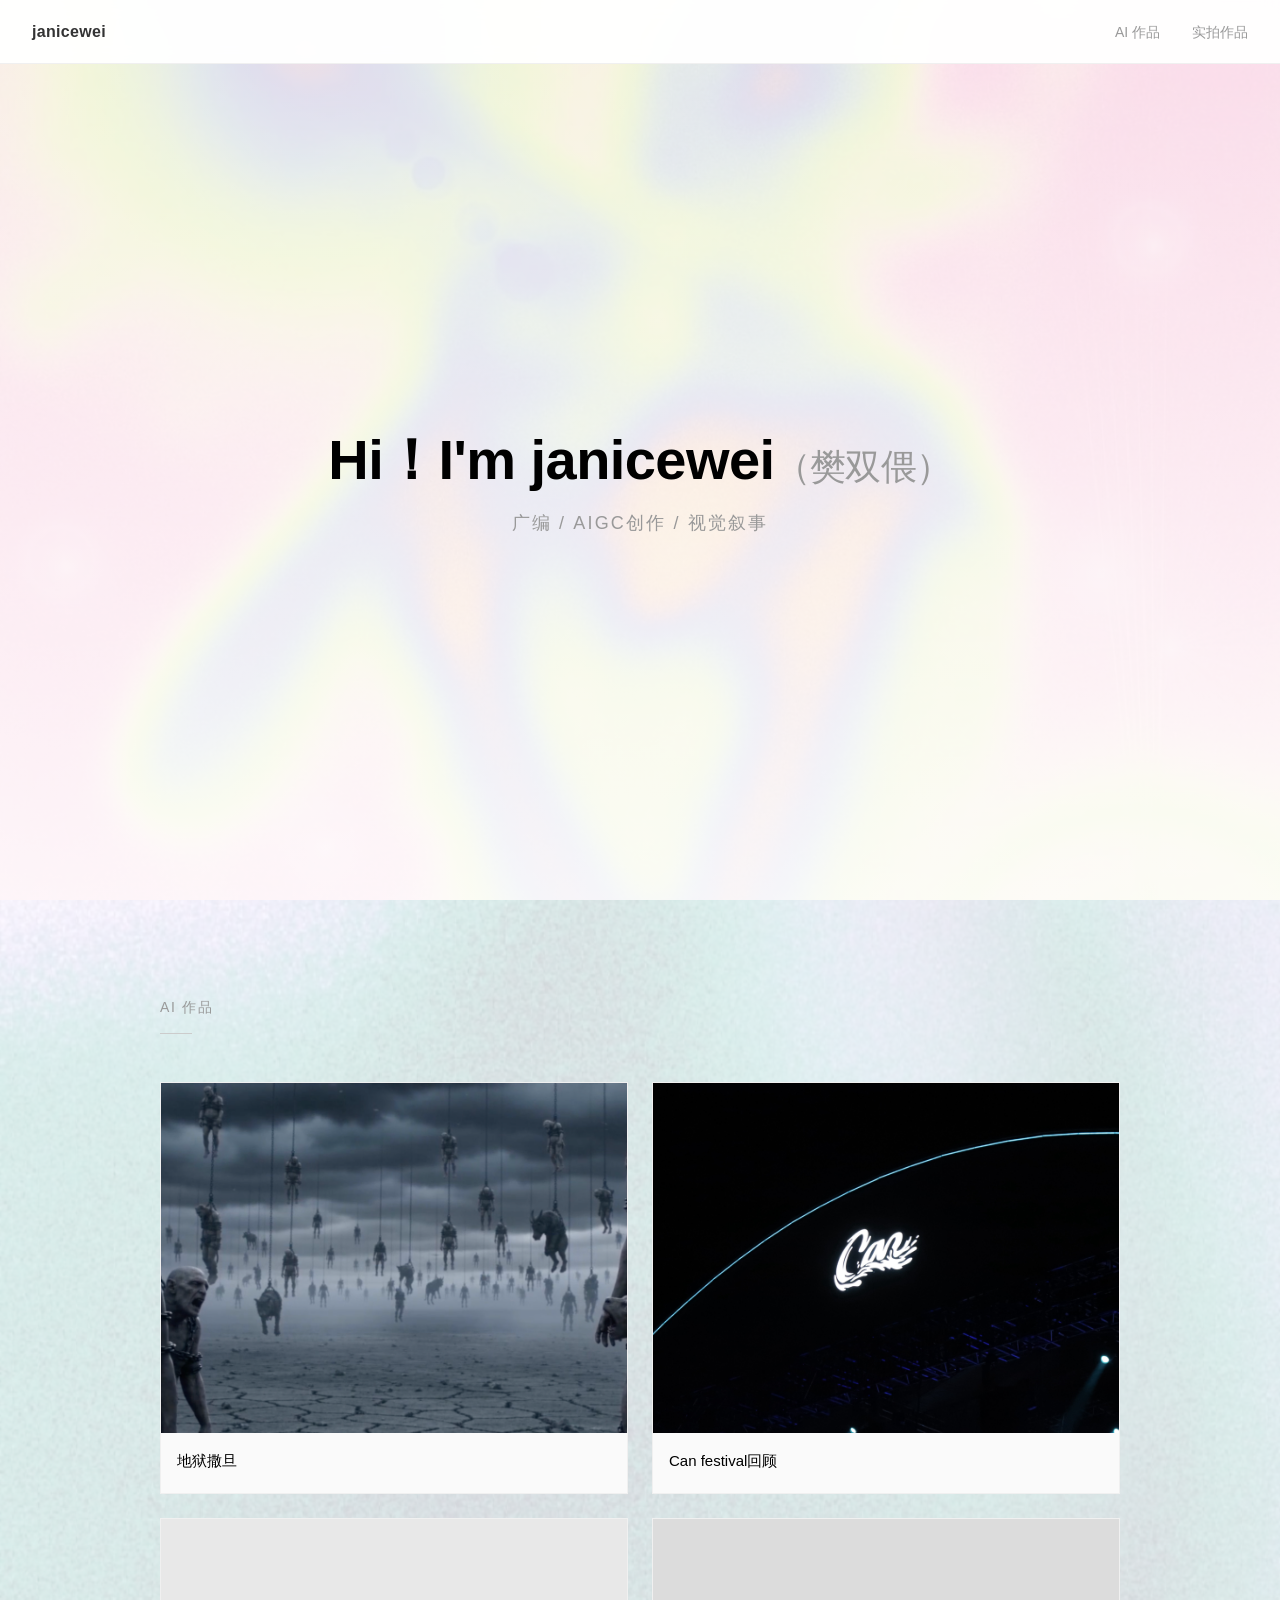
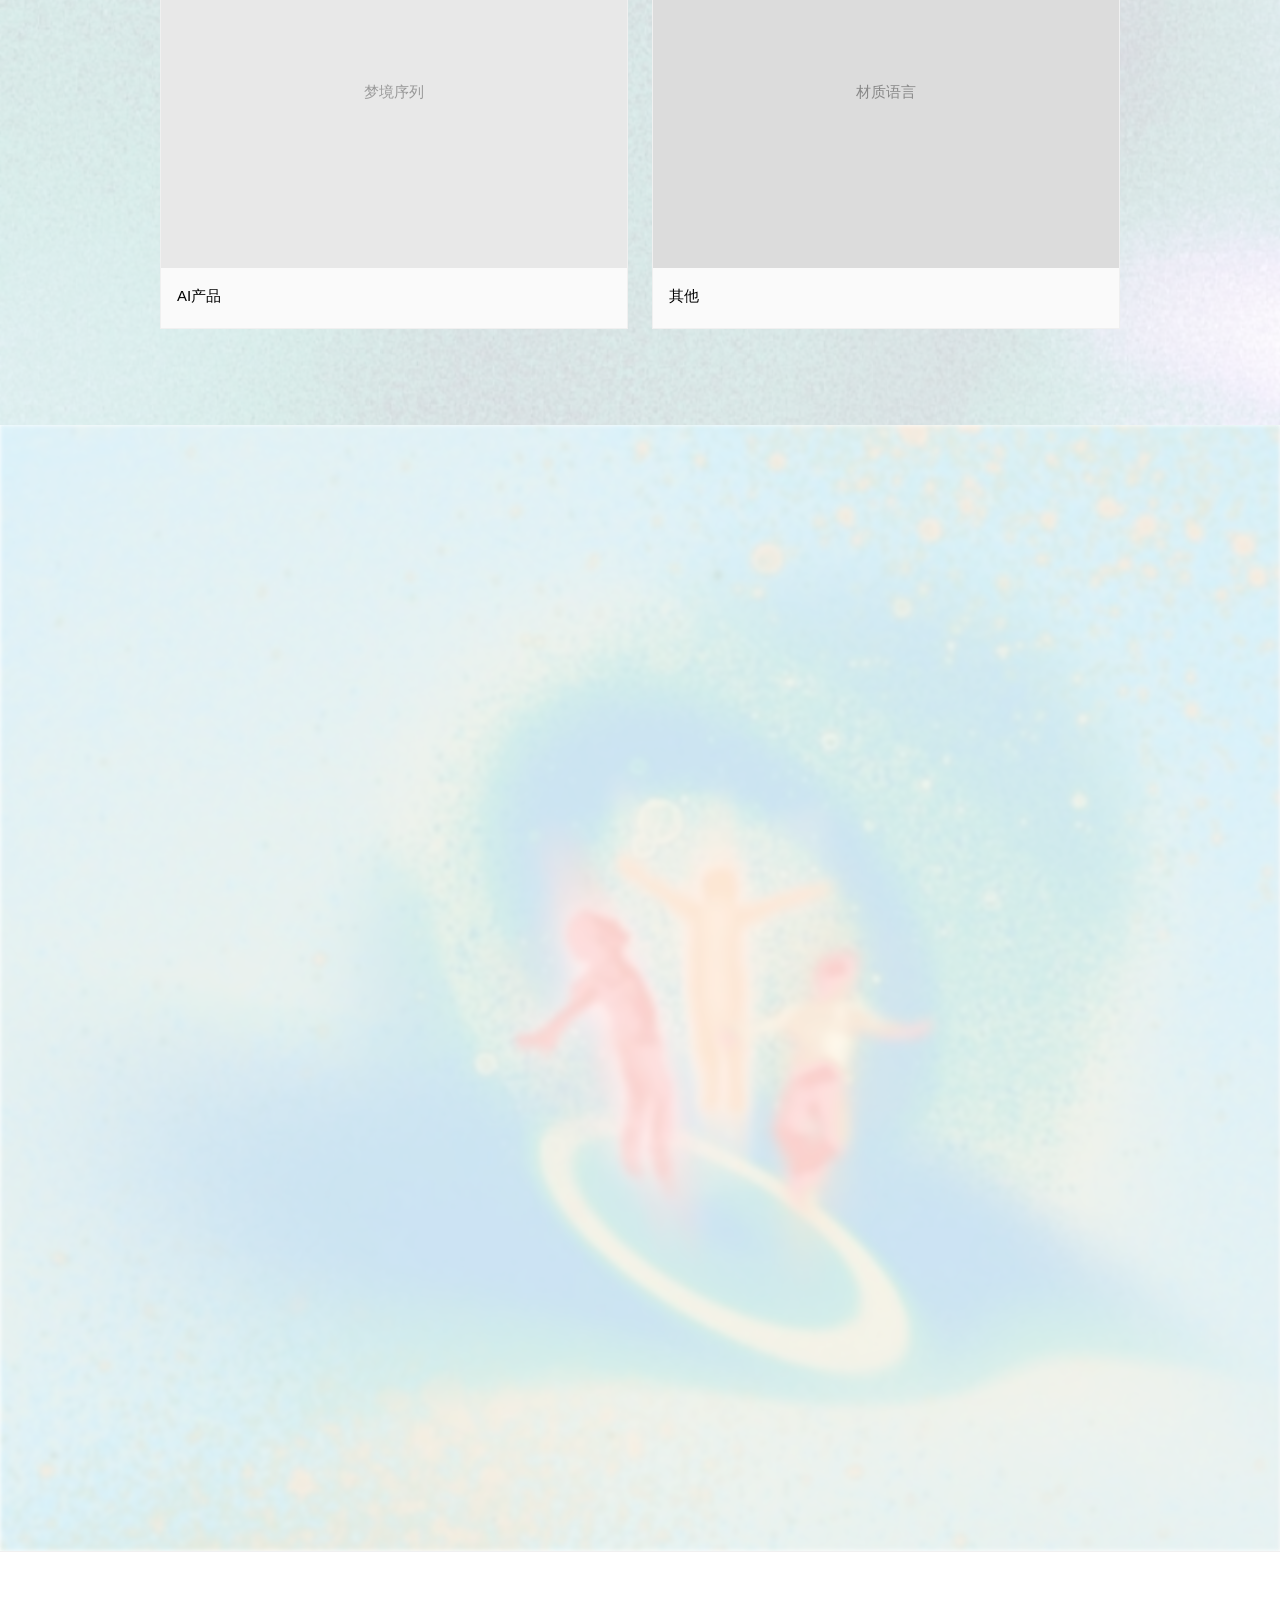
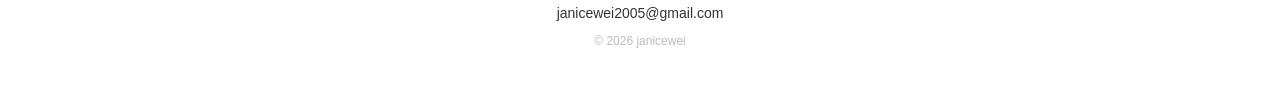
==== index.html @ e033c2d3 "portfolio: 作品集网站 AI作品+实拍作品展示，画廊模态框支持图片视频切换  Co-Authored-By: Claude Opus 4.7 <noreply@anthropic.com>" ====
<!DOCTYPE html>
<html lang="zh-CN">
<head>
  <meta charset="UTF-8">
  <meta name="viewport" content="width=device-width, initial-scale=1.0">
  <title>janicewei | 作品集</title>
  <link rel="stylesheet" href="css/style.css">
</head>
<body>

  <!-- 导航 -->
  <nav id="nav">
    <a href="#hero" class="nav-logo">janicewei</a>
    <button class="nav-toggle" aria-label="菜单">
      <span></span><span></span><span></span>
    </button>
    <ul class="nav-links">
      <li><a href="#ai-works">AI 作品</a></li>
      <li><a href="#film-works">实拍作品</a></li>
    </ul>
  </nav>

  <!-- Hero -->
  <section id="hero">
    <div class="hero-inner">
      <h1>Hi！I'm janicewei<span class="hero-cn">（樊双偎）</span></h1>
      <p class="hero-sub">广编 / AIGC创作 / 视觉叙事</p>
    </div>
  </section>

  <!-- AI 作品 -->
  <section id="ai-works" class="section">
    <div class="container">
      <h2 class="section-title reveal">AI 作品</h2>
      <div class="grid">

        <div class="card reveal reveal-delay-1" data-title="地狱撒旦" data-media='[{"type":"image","src":"assets/ai/diyuSanta.jpg"},{"type":"video","src":"assets/ai/撒旦1.mp4"},{"type":"video","src":"assets/ai/撒旦2.mp4"}]'>
          <img src="assets/ai/diyuSanta.jpg" alt="地狱撒旦" loading="lazy">
          <div class="card-info">
            <h3>地狱撒旦</h3>
          </div>
        </div>

        <div class="card reveal reveal-delay-2" data-title="Can festival回顾" data-media='[{"type":"image","src":"assets/ai/Can.jpg"},{"type":"video","src":"assets/ai/can压缩版.mp4"}]'>
          <img src="assets/ai/Can.jpg" alt="Can festival回顾" loading="lazy">
          <div class="card-info">
            <h3>Can festival回顾</h3>
          </div>
        </div>

        <div class="card reveal reveal-delay-1" data-title="AI产品" data-media='[{"type":"image","src":"assets/placeholder/ai-3.svg"}]'>
          <img src="assets/placeholder/ai-3.svg" alt="AI产品" loading="lazy">
          <div class="card-info">
            <h3>AI产品</h3>
          </div>
        </div>

        <div class="card reveal reveal-delay-2" data-title="其他" data-media='[{"type":"image","src":"assets/placeholder/ai-4.svg"}]'>
          <img src="assets/placeholder/ai-4.svg" alt="其他" loading="lazy">
          <div class="card-info">
            <h3>其他</h3>
          </div>
        </div>

      </div>
    </div>
  </section>

  <!-- 实拍作品 -->
  <section id="film-works" class="section">
    <div class="container">
      <h2 class="section-title reveal">实拍作品</h2>
      <div class="grid">

        <div class="card reveal reveal-delay-1" data-title="足迹" data-media='[{"type":"image","src":"assets/placeholder/film-1.svg"}]'>
          <img src="assets/placeholder/film-1.svg" alt="足迹" loading="lazy">
          <div class="card-info">
            <h3>足迹</h3>
          </div>
        </div>

        <div class="card reveal reveal-delay-2" data-title="致富柿子村" data-media='[{"type":"image","src":"assets/film/shizi.jpg"}]'>
          <img src="assets/film/shizi.jpg" alt="致富柿子村" loading="lazy">
          <div class="card-info">
            <h3>致富柿子村</h3>
          </div>
        </div>

        <div class="card reveal reveal-delay-1" data-title="咖啡宣传片" data-media='[{"type":"image","src":"assets/placeholder/film-3.svg"}]'>
          <img src="assets/placeholder/film-3.svg" alt="咖啡宣传片" loading="lazy">
          <div class="card-info">
            <h3>咖啡宣传片</h3>
          </div>
        </div>

        <div class="card reveal reveal-delay-2" data-title="其他作品" data-media='[{"type":"image","src":"assets/placeholder/film-4.svg"}]'>
          <img src="assets/placeholder/film-4.svg" alt="其他作品" loading="lazy">
          <div class="card-info">
            <h3>其他作品</h3>
          </div>
        </div>

      </div>
    </div>
  </section>

  <!-- Footer -->
  <footer>
    <a href="mailto:janicewei2005@gmail.com" class="footer-email">janicewei2005@gmail.com</a>
    <p class="footer-copy">&copy; 2026 janicewei</p>
  </footer>

  <!-- 模态框 -->
  <div id="modal" class="modal" role="dialog" aria-hidden="true">
    <button class="modal-close" aria-label="关闭">&times;</button>
    <div class="modal-viewer">
      <img class="modal-img" src="" alt="">
      <video class="modal-video" src="" controls playsinline></video>
    </div>
    <button class="modal-prev" aria-label="上一个">&lsaquo;</button>
    <button class="modal-next" aria-label="下一个">&rsaquo;</button>
    <div class="modal-info">
      <h3 class="modal-title"></h3>
      <p class="modal-desc"></p>
      <span class="modal-counter"></span>
    </div>
  </div>

  <script src="js/main.js"></script>
</body>
</html>
---- css/style.css ----
/* ===== Reset ===== */
*, *::before, *::after {
  margin: 0;
  padding: 0;
  box-sizing: border-box;
}

/* ===== Base ===== */
html {
  scroll-behavior: smooth;
  scroll-padding-top: 64px;
}

body {
  font-family: "Inter", -apple-system, "PingFang SC", "Noto Sans SC", "Helvetica Neue", sans-serif;
  color: #333;
  background: #fff;
  line-height: 1.6;
  -webkit-font-smoothing: antialiased;
  overflow-x: hidden;
}

img {
  display: block;
  width: 100%;
  height: auto;
}

a {
  color: inherit;
  text-decoration: none;
}

/* ===== Nav ===== */
#nav {
  position: fixed;
  top: 0;
  left: 0;
  right: 0;
  z-index: 100;
  display: flex;
  align-items: center;
  justify-content: space-between;
  padding: 0 32px;
  height: 64px;
  background: rgba(255, 255, 255, 0.95);
  backdrop-filter: blur(8px);
  border-bottom: 1px solid #f0f0f0;
  transition: box-shadow 0.3s;
}

#nav.scrolled {
  box-shadow: 0 1px 8px rgba(0, 0, 0, 0.06);
}

.nav-logo {
  font-size: 16px;
  font-weight: 600;
  letter-spacing: 0.02em;
}

.nav-links {
  display: flex;
  list-style: none;
  gap: 32px;
}

.nav-links a {
  font-size: 14px;
  color: #999;
  transition: color 0.2s;
}

.nav-links a:hover,
.nav-links a.active {
  color: #000;
}

.nav-toggle {
  display: none;
  background: none;
  border: none;
  cursor: pointer;
  padding: 8px;
  flex-direction: column;
  gap: 5px;
}

.nav-toggle span {
  display: block;
  width: 20px;
  height: 1.5px;
  background: #333;
  transition: transform 0.3s, opacity 0.3s;
}

.nav-toggle.open span:nth-child(1) {
  transform: translateY(6.5px) rotate(45deg);
}

.nav-toggle.open span:nth-child(2) {
  opacity: 0;
}

.nav-toggle.open span:nth-child(3) {
  transform: translateY(-6.5px) rotate(-45deg);
}

/* ===== Hero ===== */
#hero {
  display: flex;
  align-items: center;
  justify-content: center;
  min-height: 100vh;
  padding: 64px 32px 0;
  position: relative;
  overflow: hidden;
}

#hero::before {
  content: '';
  position: absolute;
  inset: 0;
  background: url('../assets/art/IMG_6810.jpg') center/cover no-repeat;
  opacity: 0.25;
  filter: blur(0px);
  z-index: 0;
}

#hero::after {
  content: '';
  position: absolute;
  inset: 0;
  background: linear-gradient(to bottom, rgba(255,255,255,0.15) 0%, rgba(255,255,255,0.75) 100%);
  z-index: 1;
}

.hero-inner {
  text-align: center;
  position: relative;
  z-index: 2;
}

.hero-inner h1 {
  font-size: clamp(32px, 6vw, 56px);
  font-weight: 600;
  letter-spacing: -0.01em;
  line-height: 1.2;
  color: #000;
  opacity: 0;
  transform: translateY(24px);
  animation: fadeUp 0.8s ease forwards;
}

.hero-cn {
  font-weight: 400;
  color: #999;
  font-size: 0.65em;
}

.hero-sub {
  margin-top: 16px;
  font-size: clamp(14px, 2vw, 18px);
  color: #999;
  font-weight: 400;
  letter-spacing: 0.12em;
  opacity: 0;
  transform: translateY(16px);
  animation: fadeUp 0.8s 0.2s ease forwards;
}

/* ===== Scroll Reveal ===== */
.reveal {
  opacity: 0;
  transform: translateY(32px);
  transition: opacity 0.7s ease, transform 0.7s ease;
}

.reveal.visible {
  opacity: 1;
  transform: translateY(0);
}

.reveal-delay-1 { transition-delay: 0.1s; }
.reveal-delay-2 { transition-delay: 0.2s; }
.reveal-delay-3 { transition-delay: 0.3s; }

/* ===== Keyframes ===== */
@keyframes fadeUp {
  to {
    opacity: 1;
    transform: translateY(0);
  }
}

/* ===== Section ===== */
.section {
  padding: 96px 32px;
  position: relative;
  overflow: hidden;
}

#ai-works::before {
  content: '';
  position: absolute;
  inset: 0;
  background: url('../assets/art/IMG_6813.jpg') center/cover no-repeat;
  opacity: 0.20;
  pointer-events: none;
}

#film-works::before {
  content: '';
  position: absolute;
  inset: 0;
  background: url('../assets/art/IMG_6811.jpg') center/cover no-repeat;
  opacity: 0.20;
  filter: blur(2px);
  pointer-events: none;
}

.container {
  max-width: 960px;
  margin: 0 auto;
  position: relative;
  z-index: 1;
}

.section-title {
  font-size: 14px;
  font-weight: 500;
  letter-spacing: 0.12em;
  text-transform: uppercase;
  color: #999;
  margin-bottom: 48px;
  position: relative;
  padding-bottom: 16px;
}

.section-title::after {
  content: '';
  position: absolute;
  bottom: 0;
  left: 0;
  width: 32px;
  height: 1px;
  background: #ccc;
}

/* ===== Grid ===== */
.grid {
  display: grid;
  grid-template-columns: repeat(2, 1fr);
  gap: 24px;
}

/* ===== Card ===== */
.card {
  cursor: pointer;
  overflow: hidden;
  background: #fafafa;
  border: 1px solid #f0f0f0;
  transition: transform 0.25s ease, box-shadow 0.25s ease;
}

.card:hover {
  transform: translateY(-4px);
  box-shadow: 0 8px 24px rgba(0, 0, 0, 0.08);
}

.card img {
  aspect-ratio: 4 / 3;
  object-fit: cover;
  transition: transform 0.4s ease;
}

.card:hover img {
  transform: scale(1.02);
}

.card-info {
  padding: 16px;
}

.card-info h3 {
  font-size: 15px;
  font-weight: 500;
  color: #000;
  margin-bottom: 4px;
}

.card-info p {
  font-size: 13px;
  color: #999;
}

/* ===== Footer ===== */
footer {
  padding: 48px 32px;
  text-align: center;
  border-top: 1px solid #f0f0f0;
}

.footer-email {
  display: inline-block;
  font-size: 14px;
  color: #333;
  margin-bottom: 8px;
  transition: color 0.2s;
}

.footer-email:hover {
  color: #000;
}

.footer-copy {
  font-size: 12px;
  color: #bbb;
}

/* ===== Modal ===== */
.modal {
  position: fixed;
  inset: 0;
  z-index: 200;
  display: flex;
  align-items: center;
  justify-content: center;
  background: rgba(0, 0, 0, 0.92);
  opacity: 0;
  visibility: hidden;
  transition: opacity 0.3s, visibility 0.3s;
}

.modal.open {
  opacity: 1;
  visibility: visible;
}

.modal-close {
  position: absolute;
  top: 24px;
  right: 32px;
  background: none;
  border: none;
  color: #fff;
  font-size: 32px;
  cursor: pointer;
  opacity: 0.6;
  transition: opacity 0.2s;
  z-index: 1;
}

.modal-close:hover {
  opacity: 1;
}

.modal-viewer {
  display: flex;
  align-items: center;
  justify-content: center;
}

.modal-img {
  max-width: 85vw;
  max-height: 80vh;
  object-fit: contain;
  border-radius: 2px;
}

.modal-video {
  max-width: 85vw;
  max-height: 80vh;
  width: auto;
  height: auto;
  object-fit: contain;
  display: none;
  border-radius: 2px;
}

.modal-prev,
.modal-next {
  position: absolute;
  top: 50%;
  transform: translateY(-50%);
  background: none;
  border: none;
  color: #fff;
  font-size: 40px;
  cursor: pointer;
  opacity: 0.4;
  transition: opacity 0.2s;
  padding: 16px 12px;
  z-index: 1;
}

.modal-prev:hover,
.modal-next:hover {
  opacity: 1;
}

.modal-prev { left: 16px; }
.modal-next { right: 16px; }
.modal-prev:disabled,
.modal-next:disabled {
  opacity: 0.15;
  cursor: default;
}

.modal-info {
  position: absolute;
  bottom: 40px;
  left: 50%;
  transform: translateX(-50%);
  text-align: center;
  color: #fff;
}

.modal-title {
  font-size: 18px;
  font-weight: 500;
  margin-bottom: 4px;
}

.modal-desc {
  font-size: 14px;
  color: rgba(255, 255, 255, 0.6);
}

.modal-counter {
  font-size: 13px;
  color: rgba(255, 255, 255, 0.4);
  margin-left: 8px;
}

/* ===== Responsive ===== */
@media (max-width: 768px) {
  #nav {
    padding: 0 20px;
  }

  .nav-toggle {
    display: flex;
  }

  .nav-links {
    position: fixed;
    top: 64px;
    left: 0;
    right: 0;
    background: rgba(255, 255, 255, 0.98);
    backdrop-filter: blur(8px);
    flex-direction: column;
    align-items: center;
    gap: 0;
    padding: 0;
    max-height: 0;
    overflow: hidden;
    transition: max-height 0.3s ease, padding 0.3s ease;
  }

  .nav-links.open {
    max-height: 200px;
    padding: 16px 0;
  }

  .nav-links li {
    padding: 8px 0;
  }

  .section {
    padding: 64px 20px;
  }

  .grid {
    grid-template-columns: 1fr;
  }

  .hero-inner h1 {
    font-size: 28px;
  }

  .modal-img {
    max-width: 95vw;
  }
}
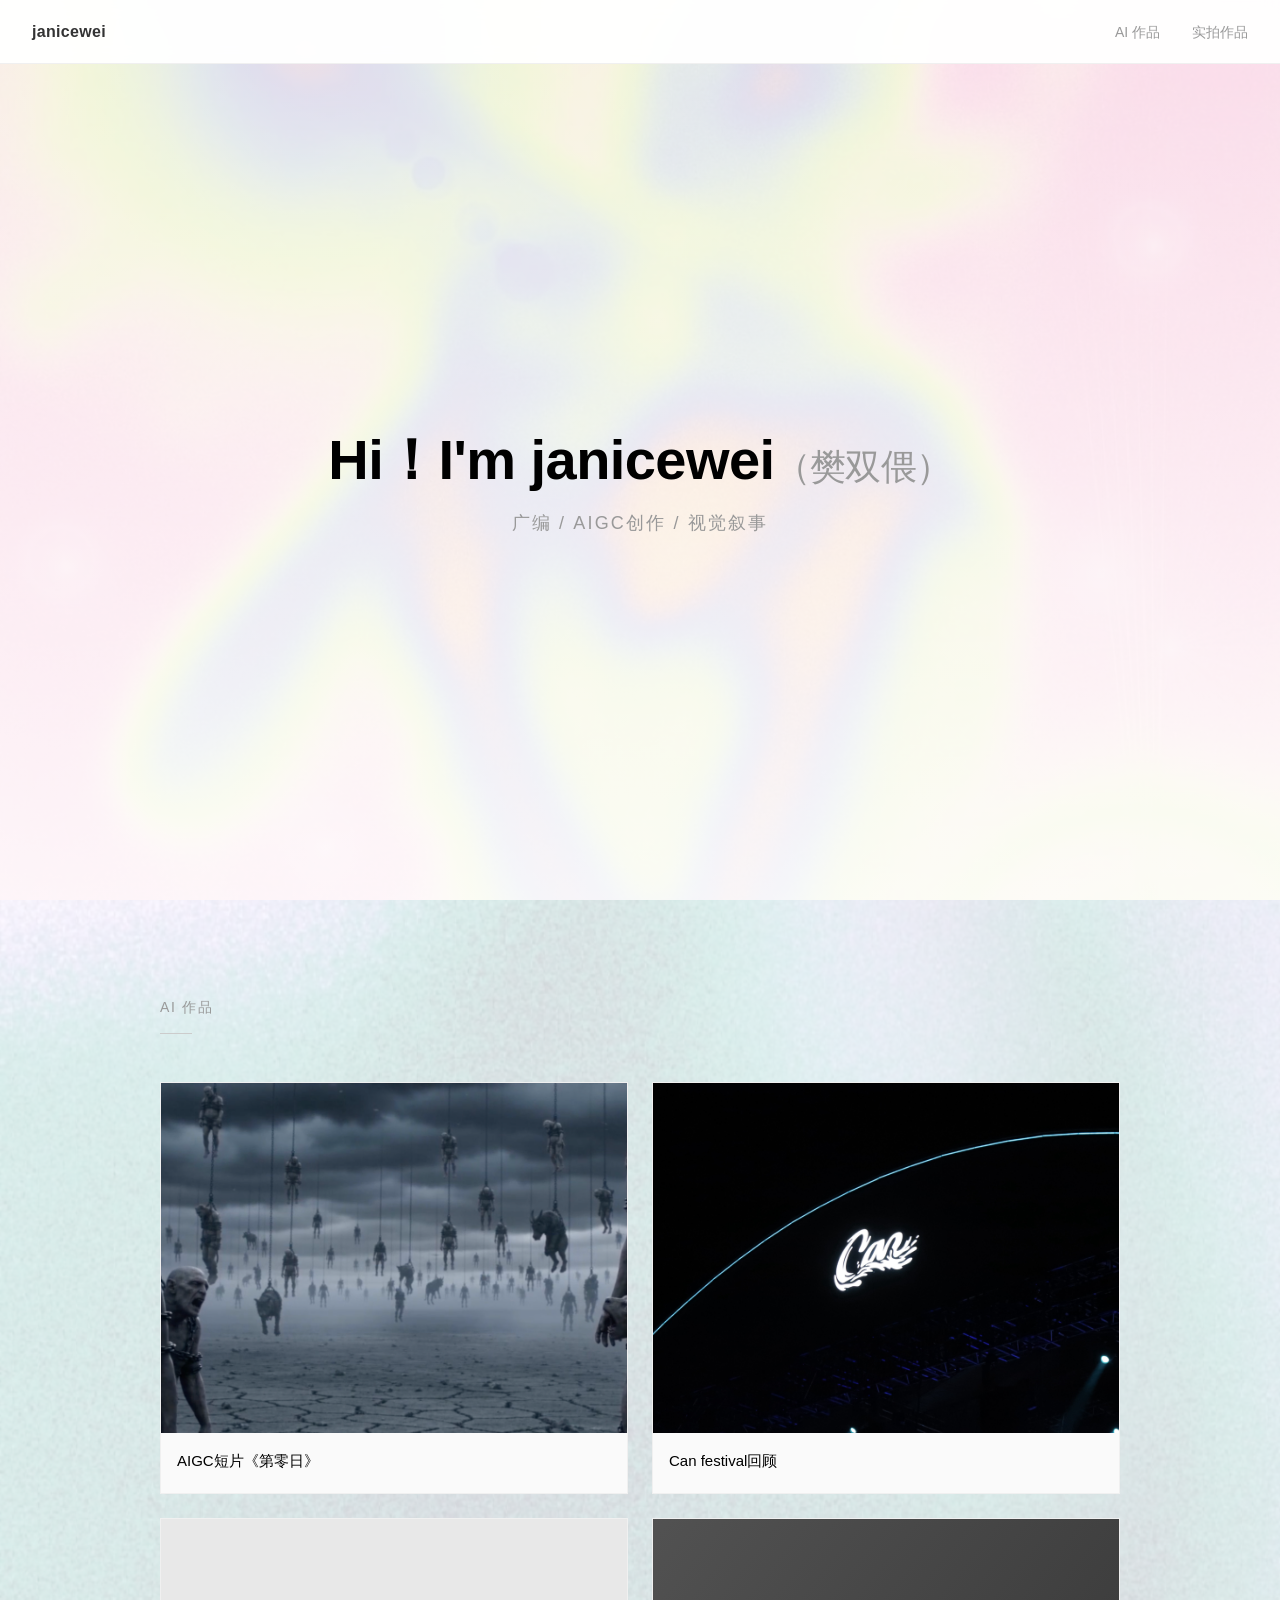
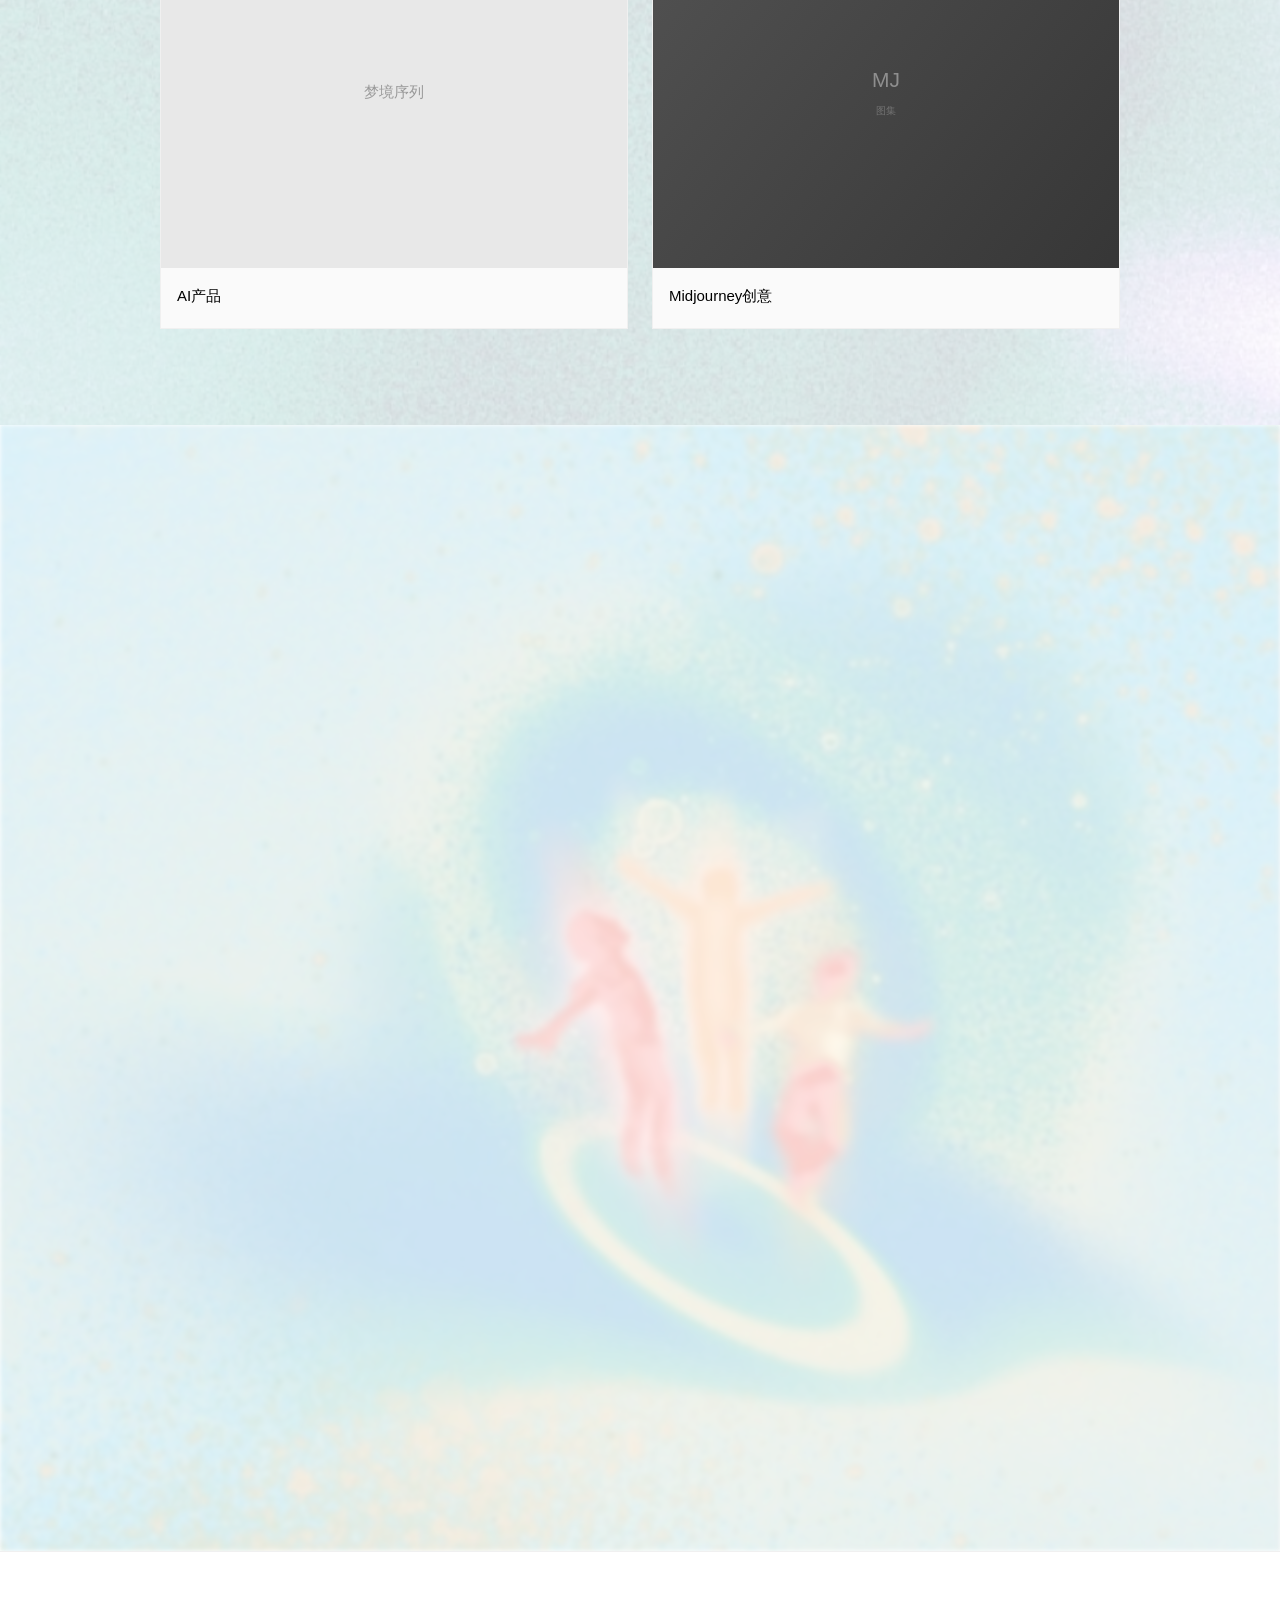
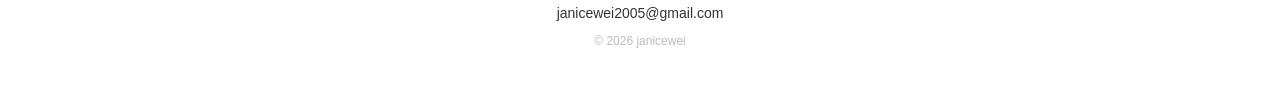
==== commit 7a4cb87f: "添加摄影作品集：梦核、水光、宝丽莱系列 Co-Authored-By: Claude <noreply@anthropic.com>" ====
--- a/index.html
+++ b/index.html
@@ -34,10 +34,10 @@
       <h2 class="section-title reveal">AI 作品</h2>
       <div class="grid">
 
-        <div class="card reveal reveal-delay-1" data-title="地狱撒旦" data-media='[{"type":"image","src":"assets/ai/diyuSanta.jpg"},{"type":"video","src":"assets/ai/撒旦1.mp4"},{"type":"video","src":"assets/ai/撒旦2.mp4"}]'>
-          <img src="assets/ai/diyuSanta.jpg" alt="地狱撒旦" loading="lazy">
+        <div class="card reveal reveal-delay-1" data-title="AIGC短片《第零日》" data-media='[{"type":"image","src":"assets/ai/diyuSanta.jpg"},{"type":"video","src":"assets/ai/撒旦1.mp4"},{"type":"video","src":"assets/ai/撒旦2.mp4"}]'>
+          <img src="assets/ai/diyuSanta.jpg" alt="AIGC短片《第零日》" loading="lazy">
           <div class="card-info">
-            <h3>地狱撒旦</h3>
+            <h3>AIGC短片《第零日》</h3>
           </div>
         </div>
 
@@ -55,10 +55,10 @@
           </div>
         </div>
 
-        <div class="card reveal reveal-delay-2" data-title="其他" data-media='[{"type":"image","src":"assets/placeholder/ai-4.svg"}]'>
-          <img src="assets/placeholder/ai-4.svg" alt="其他" loading="lazy">
+        <div class="card reveal reveal-delay-2" data-title="Midjourney创意" data-gallery="mj">
+          <img src="assets/mj/gallery-cover.svg" alt="Midjourney创意" loading="lazy">
           <div class="card-info">
-            <h3>其他</h3>
+            <h3>Midjourney创意</h3>
           </div>
         </div>
 
@@ -79,17 +79,17 @@
           </div>
         </div>
 
-        <div class="card reveal reveal-delay-2" data-title="致富柿子村" data-media='[{"type":"image","src":"assets/film/shizi.jpg"}]'>
+        <div class="card reveal reveal-delay-2" data-title="致富柿子村" data-media='[{"type":"video","src":"assets/film/shizi.mp4"},{"type":"image","src":"assets/film/shizi.jpg"}]'>
           <img src="assets/film/shizi.jpg" alt="致富柿子村" loading="lazy">
           <div class="card-info">
             <h3>致富柿子村</h3>
           </div>
         </div>
 
-        <div class="card reveal reveal-delay-1" data-title="咖啡宣传片" data-media='[{"type":"image","src":"assets/placeholder/film-3.svg"}]'>
-          <img src="assets/placeholder/film-3.svg" alt="咖啡宣传片" loading="lazy">
+        <div class="card reveal reveal-delay-1" data-title="《对方发起咖啡共享》" data-media='[{"type":"image","src":"assets/placeholder/film-3.svg"}]'>
+          <img src="assets/placeholder/film-3.svg" alt="《对方发起咖啡共享》" loading="lazy">
           <div class="card-info">
-            <h3>咖啡宣传片</h3>
+            <h3>《对方发起咖啡共享》</h3>
           </div>
         </div>
 
@@ -126,6 +126,34 @@
     </div>
   </div>
 
+  <!-- MJ 图集 -->
+  <div id="mj-gallery" class="mj-gallery" role="dialog" aria-hidden="true">
+    <button class="mj-gallery-close" aria-label="关闭">&times;</button>
+
+    <!-- 合集选择 -->
+    <div class="mj-collections">
+      <div class="mj-collection-card" data-collection="menghe">
+        <img src="assets/mj/梦核&宝丽莱封面.JPG" alt="梦核宝丽莱" loading="lazy">
+        <div class="mj-collection-info">
+          <h3>梦核宝丽莱</h3>
+        </div>
+      </div>
+      <div class="mj-collection-card" data-collection="shuiguang">
+        <img src="assets/mj/水光入夏封面.jpg" alt="水光入夏" loading="lazy">
+        <div class="mj-collection-info">
+          <h3>水光入夏</h3>
+        </div>
+      </div>
+    </div>
+
+    <!-- 合集详情 -->
+    <div class="mj-detail">
+      <button class="mj-detail-back">← 返回合集</button>
+      <h3 class="mj-detail-title"></h3>
+      <div class="mj-detail-grid"></div>
+    </div>
+  </div>
+
   <script src="js/main.js"></script>
 </body>
 </html>
--- a/css/style.css
+++ b/css/style.css
@@ -322,7 +322,7 @@
 .modal {
   position: fixed;
   inset: 0;
-  z-index: 200;
+  z-index: 210;
   display: flex;
   align-items: center;
   justify-content: center;
@@ -431,6 +431,220 @@
   font-size: 13px;
   color: rgba(255, 255, 255, 0.4);
   margin-left: 8px;
+}
+
+/* ===== MJ Gallery ===== */
+.mj-gallery {
+  position: fixed;
+  inset: 0;
+  z-index: 200;
+  background: rgba(0, 0, 0, 0.92);
+  display: flex;
+  align-items: center;
+  justify-content: center;
+  opacity: 0;
+  visibility: hidden;
+  transition: opacity 0.3s, visibility 0.3s;
+}
+
+.mj-gallery.open {
+  opacity: 1;
+  visibility: visible;
+}
+
+.mj-gallery-close {
+  position: absolute;
+  top: 24px;
+  right: 32px;
+  background: none;
+  border: none;
+  color: #fff;
+  font-size: 32px;
+  cursor: pointer;
+  opacity: 0.6;
+  transition: opacity 0.2s;
+  z-index: 1;
+}
+
+.mj-gallery-close:hover {
+  opacity: 1;
+}
+
+/* --- Collections view --- */
+.mj-collections {
+  display: flex;
+  gap: 48px;
+  align-items: center;
+  justify-content: center;
+  position: absolute;
+  transition: opacity 0.4s ease, transform 0.4s ease;
+}
+
+.mj-collections.hidden {
+  opacity: 0;
+  transform: scale(0.9);
+  pointer-events: none;
+}
+
+.mj-collection-card {
+  cursor: pointer;
+  width: 260px;
+  opacity: 0;
+  transform: rotate(-45deg) scale(0.5);
+  transition: transform 0.3s ease, box-shadow 0.3s ease;
+}
+
+.mj-collection-card.animate-in:nth-child(1) {
+  animation: rotateInLeft 0.8s ease forwards;
+}
+
+.mj-collection-card.animate-in:nth-child(2) {
+  animation: rotateInRight 0.8s 0.2s ease forwards;
+}
+
+.mj-collection-card:hover {
+  transform: translateY(-8px);
+  box-shadow: 0 12px 32px rgba(255, 255, 255, 0.08);
+}
+
+.mj-collection-card img {
+  aspect-ratio: 9 / 16;
+  object-fit: cover;
+  border-radius: 4px;
+  width: 100%;
+}
+
+.mj-collection-info {
+  padding: 16px 0;
+  text-align: center;
+}
+
+.mj-collection-info h3 {
+  color: #fff;
+  font-size: 16px;
+  font-weight: 500;
+  letter-spacing: 0.08em;
+}
+
+/* --- Detail view --- */
+.mj-detail {
+  position: absolute;
+  width: 90vw;
+  max-width: 720px;
+  max-height: 85vh;
+  overflow-y: auto;
+  opacity: 0;
+  transform: translateY(20px);
+  pointer-events: none;
+  transition: opacity 0.4s ease, transform 0.4s ease;
+}
+
+.mj-detail.active {
+  opacity: 1;
+  transform: translateY(0);
+  pointer-events: auto;
+}
+
+.mj-detail-back {
+  background: none;
+  border: none;
+  color: rgba(255, 255, 255, 0.6);
+  font-size: 14px;
+  cursor: pointer;
+  padding: 8px 0;
+  margin-bottom: 16px;
+  transition: color 0.2s;
+}
+
+.mj-detail-back:hover {
+  color: #fff;
+}
+
+.mj-detail-title {
+  color: #fff;
+  font-size: 18px;
+  font-weight: 500;
+  margin-bottom: 24px;
+  letter-spacing: 0.05em;
+}
+
+.mj-detail-grid {
+  display: grid;
+  grid-template-columns: repeat(3, 1fr);
+  gap: 12px;
+}
+
+.mj-thumb {
+  cursor: pointer;
+  overflow: hidden;
+  border-radius: 2px;
+  opacity: 0;
+  transition: transform 0.2s ease, opacity 0.2s ease;
+}
+
+.mj-detail.active .mj-thumb {
+  animation: thumbFadeIn 0.4s ease forwards;
+}
+
+.mj-detail.active .mj-thumb:nth-child(1) { animation-delay: 0.05s; }
+.mj-detail.active .mj-thumb:nth-child(2) { animation-delay: 0.1s; }
+.mj-detail.active .mj-thumb:nth-child(3) { animation-delay: 0.15s; }
+.mj-detail.active .mj-thumb:nth-child(4) { animation-delay: 0.2s; }
+.mj-detail.active .mj-thumb:nth-child(5) { animation-delay: 0.25s; }
+.mj-detail.active .mj-thumb:nth-child(6) { animation-delay: 0.3s; }
+
+.mj-thumb:hover {
+  transform: scale(1.03);
+  opacity: 0.85 !important;
+}
+
+.mj-thumb img {
+  aspect-ratio: 4 / 5;
+  object-fit: cover;
+  width: 100%;
+  display: block;
+}
+
+/* --- MJ Keyframes --- */
+@keyframes rotateInLeft {
+  0% {
+    opacity: 0;
+    transform: translateX(-180px) rotate(-90deg) scale(0.5);
+  }
+  70% {
+    opacity: 1;
+    transform: translateX(10px) rotate(5deg) scale(1.02);
+  }
+  100% {
+    opacity: 1;
+    transform: translateX(0) rotate(0deg) scale(1);
+  }
+}
+
+@keyframes rotateInRight {
+  0% {
+    opacity: 0;
+    transform: translateX(180px) rotate(90deg) scale(0.5);
+  }
+  70% {
+    opacity: 1;
+    transform: translateX(-10px) rotate(-5deg) scale(1.02);
+  }
+  100% {
+    opacity: 1;
+    transform: translateX(0) rotate(0deg) scale(1);
+  }
+}
+
+@keyframes thumbFadeIn {
+  from {
+    opacity: 0;
+    transform: scale(0.9);
+  }
+  to {
+    opacity: 1;
+    transform: scale(1);
+  }
 }
 
 /* ===== Responsive ===== */
@@ -483,4 +697,18 @@
   .modal-img {
     max-width: 95vw;
   }
-}
+
+  .mj-collections {
+    flex-direction: column;
+    gap: 32px;
+  }
+
+  .mj-collection-card {
+    width: 200px;
+  }
+
+  .mj-detail-grid {
+    grid-template-columns: repeat(2, 1fr);
+    gap: 8px;
+  }
+}
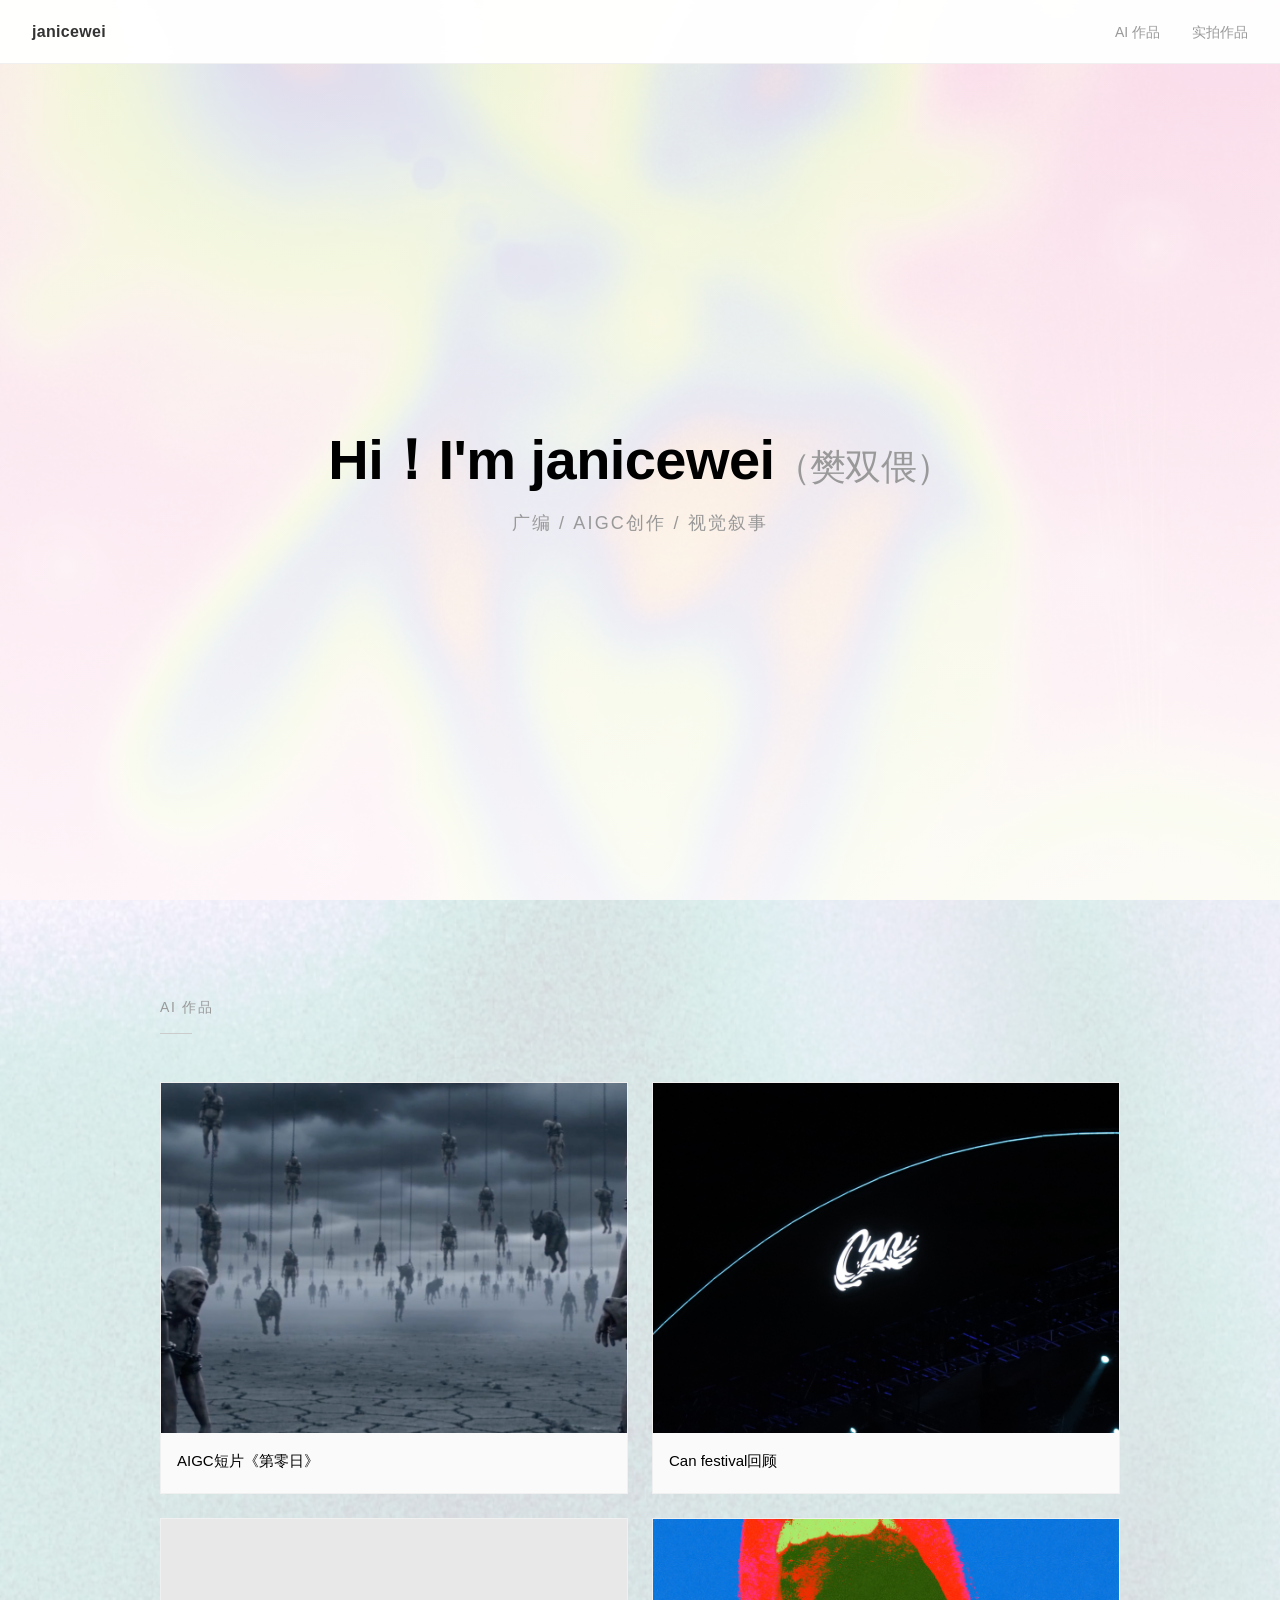
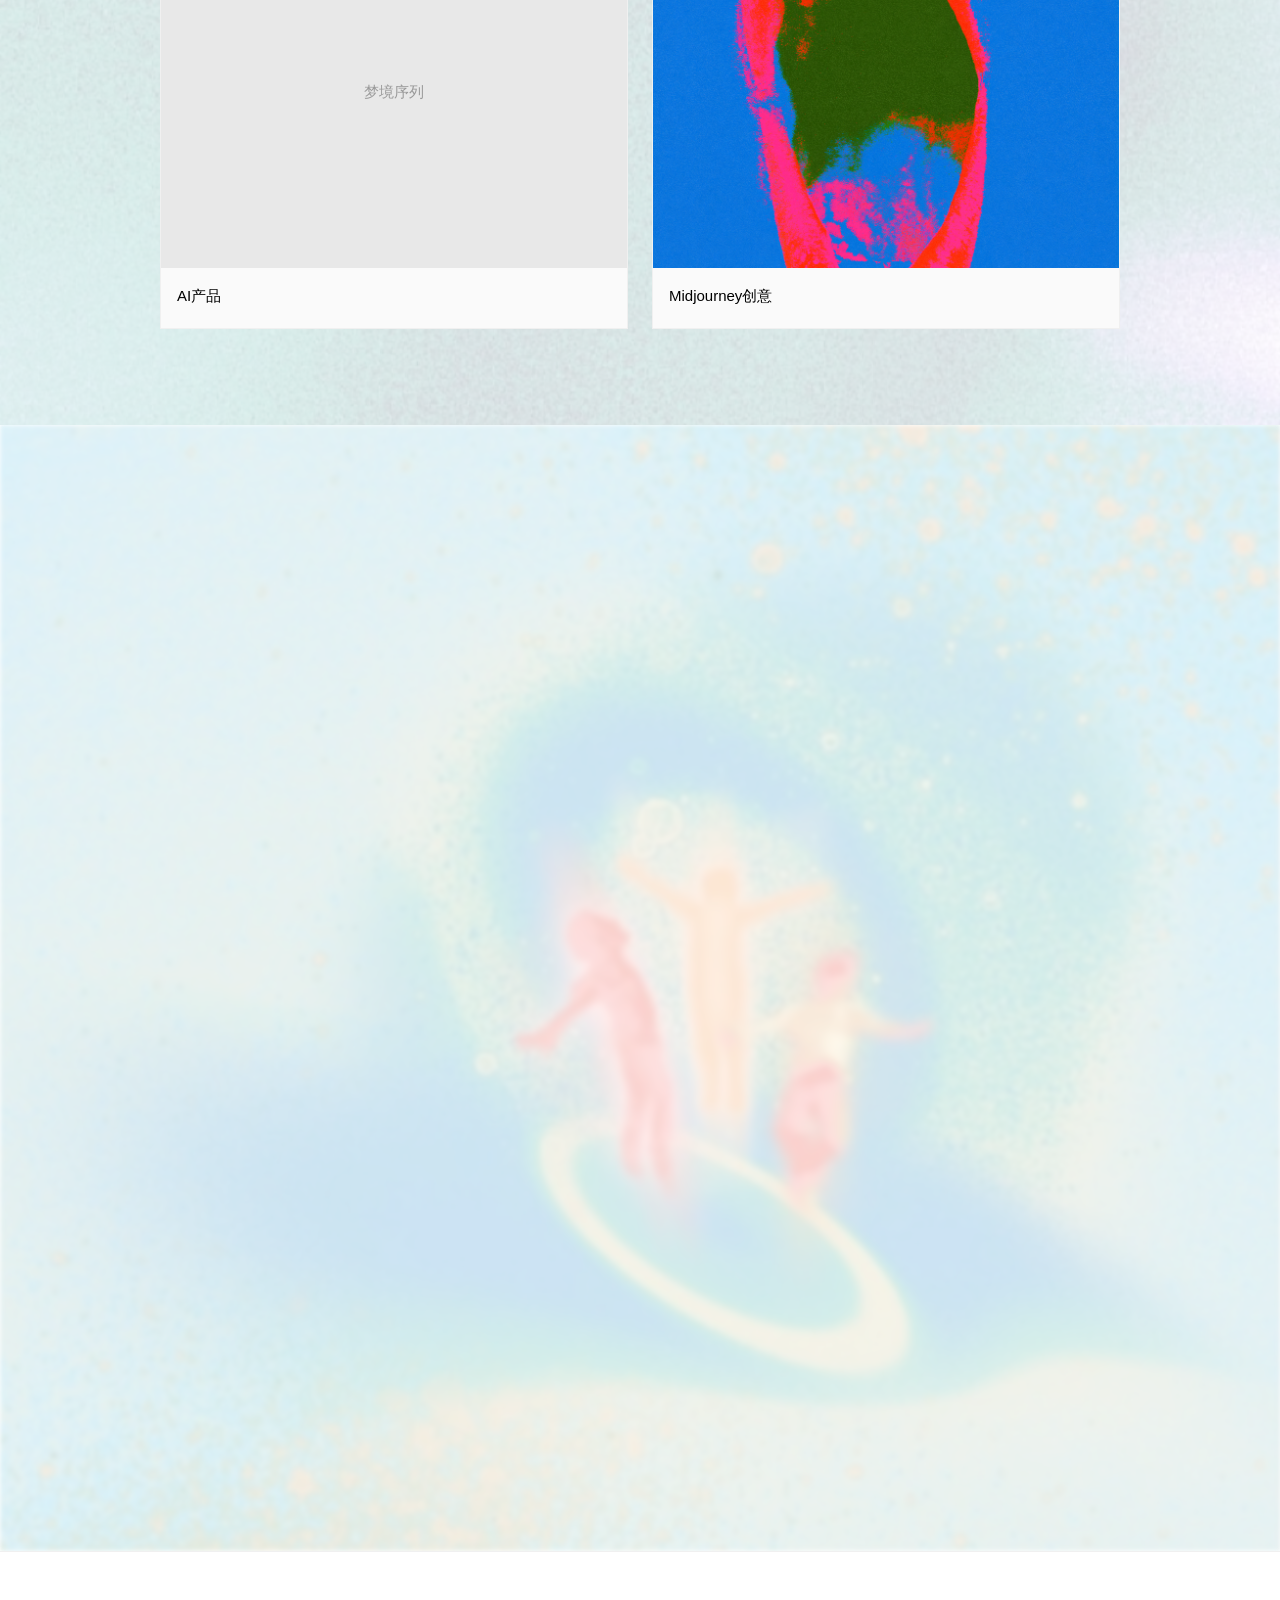
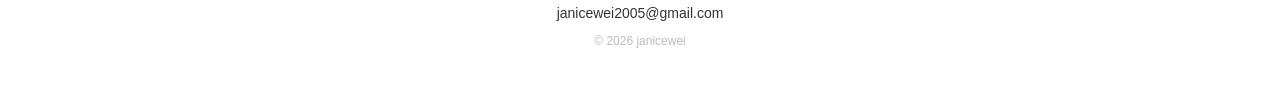
==== commit 892f8e2d: "Midjourney创意封面替换为MJ封面 Co-Authored-By: Claude <noreply@anthropic.com>" ====
--- a/index.html
+++ b/index.html
@@ -56,7 +56,7 @@
         </div>
 
         <div class="card reveal reveal-delay-2" data-title="Midjourney创意" data-gallery="mj">
-          <img src="assets/mj/gallery-cover.svg" alt="Midjourney创意" loading="lazy">
+          <img src="assets/mj/MJ封面.png" alt="Midjourney创意" loading="lazy">
           <div class="card-info">
             <h3>Midjourney创意</h3>
           </div>
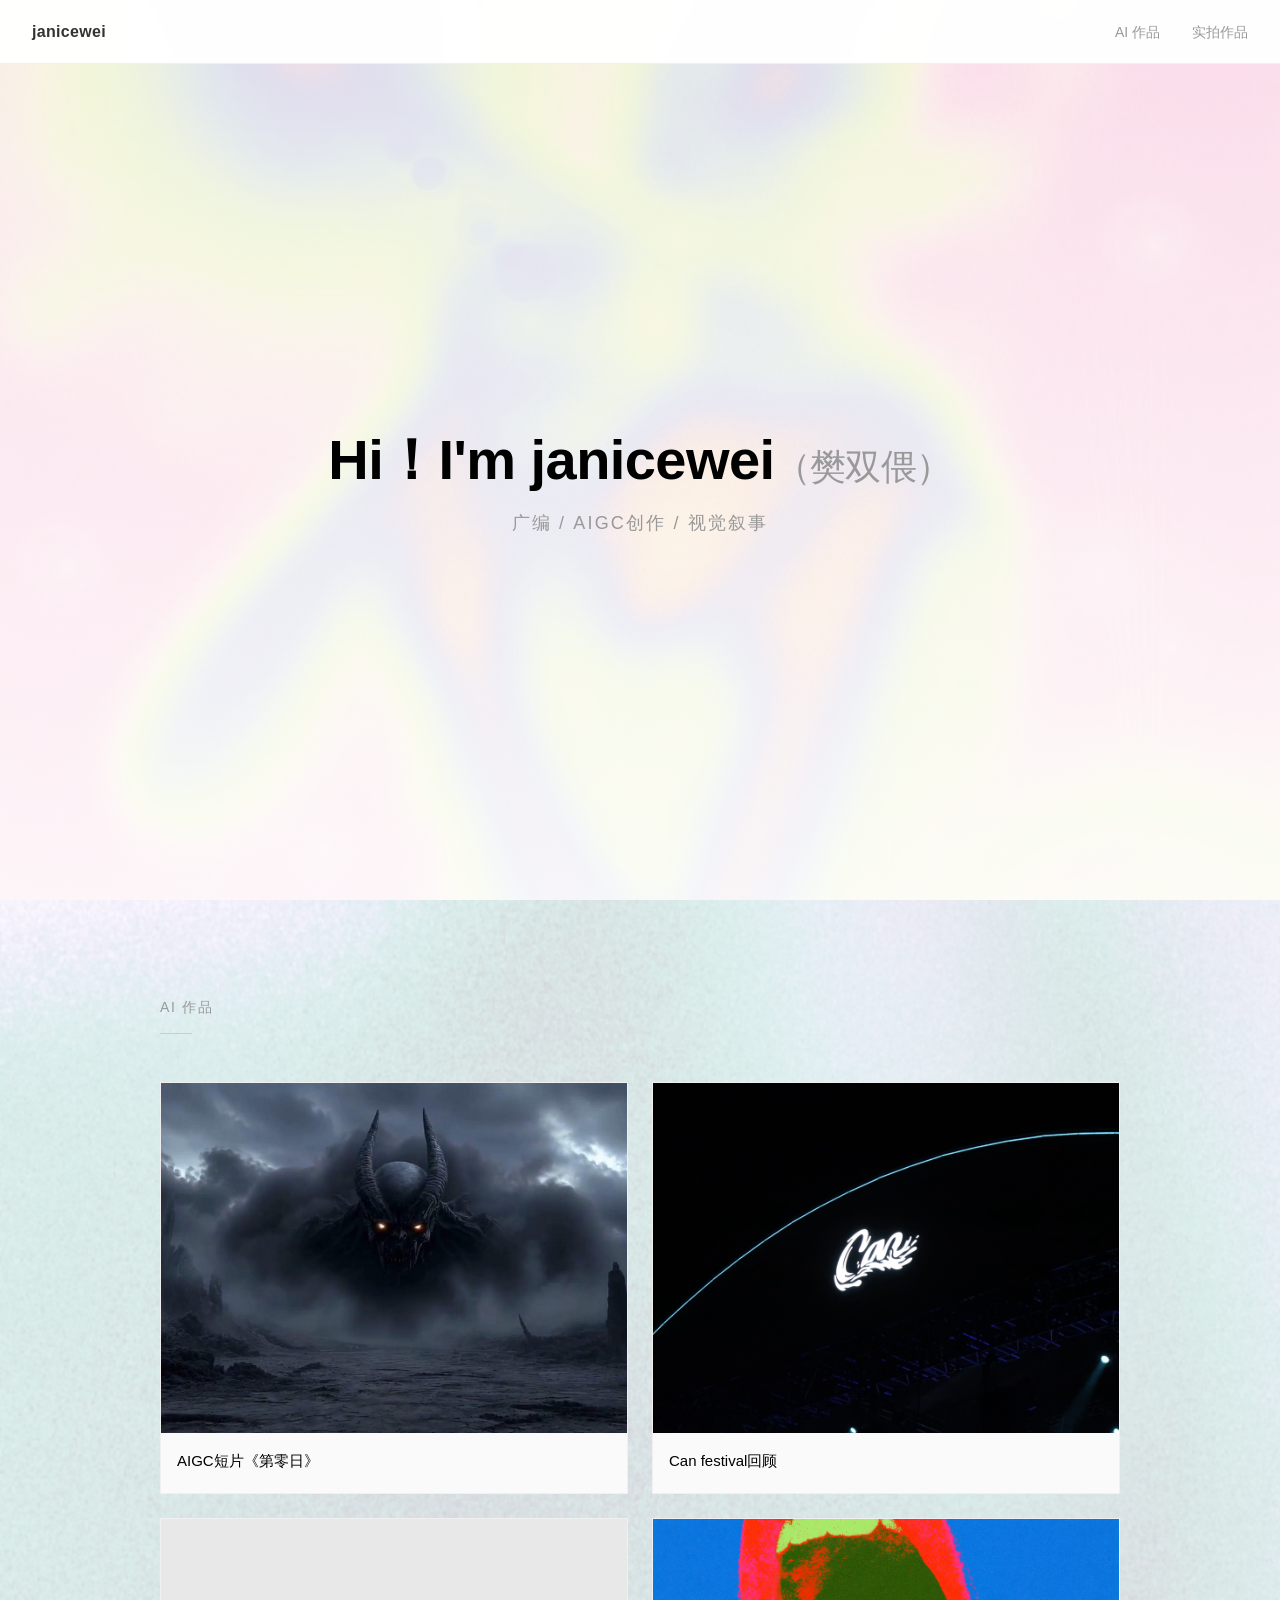
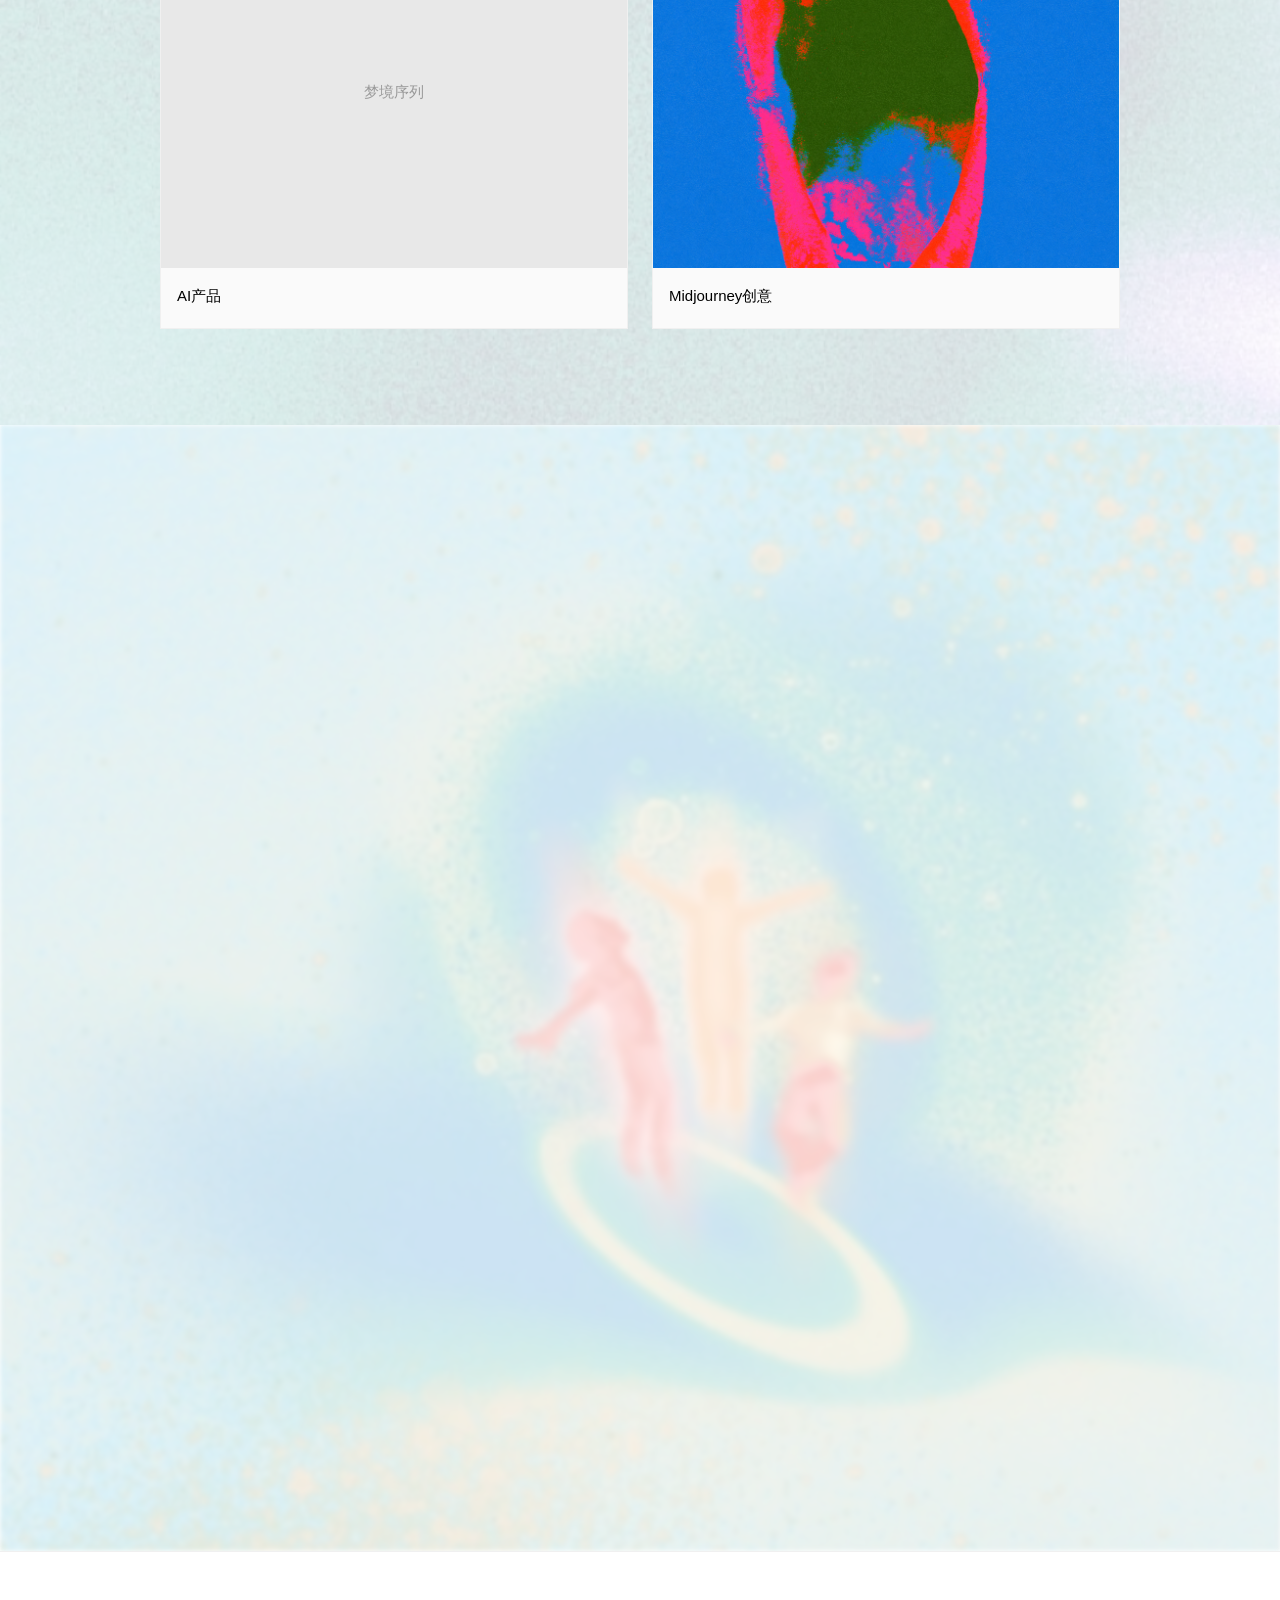
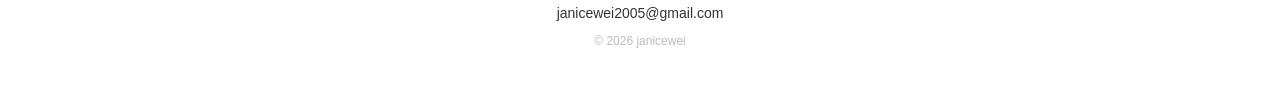
==== commit 13f62472: "《第零日》替换为新版视频和封面，删除旧素材 Co-Authored-By: Claude <noreply@anthropic.com>" ====
--- a/index.html
+++ b/index.html
@@ -34,8 +34,8 @@
       <h2 class="section-title reveal">AI 作品</h2>
       <div class="grid">
 
-        <div class="card reveal reveal-delay-1" data-title="AIGC短片《第零日》" data-media='[{"type":"image","src":"assets/ai/diyuSanta.jpg"},{"type":"video","src":"assets/ai/撒旦1.mp4"},{"type":"video","src":"assets/ai/撒旦2.mp4"}]'>
-          <img src="assets/ai/diyuSanta.jpg" alt="AIGC短片《第零日》" loading="lazy">
+        <div class="card reveal reveal-delay-1" data-title="AIGC短片《第零日》" data-media='[{"type":"image","src":"assets/ai/第零日C2-封面.jpg"},{"type":"video","src":"assets/ai/第零日C2.mp4"}]'>
+          <img src="assets/ai/第零日C2-封面.jpg" alt="AIGC短片《第零日》" loading="lazy">
           <div class="card-info">
             <h3>AIGC短片《第零日》</h3>
           </div>
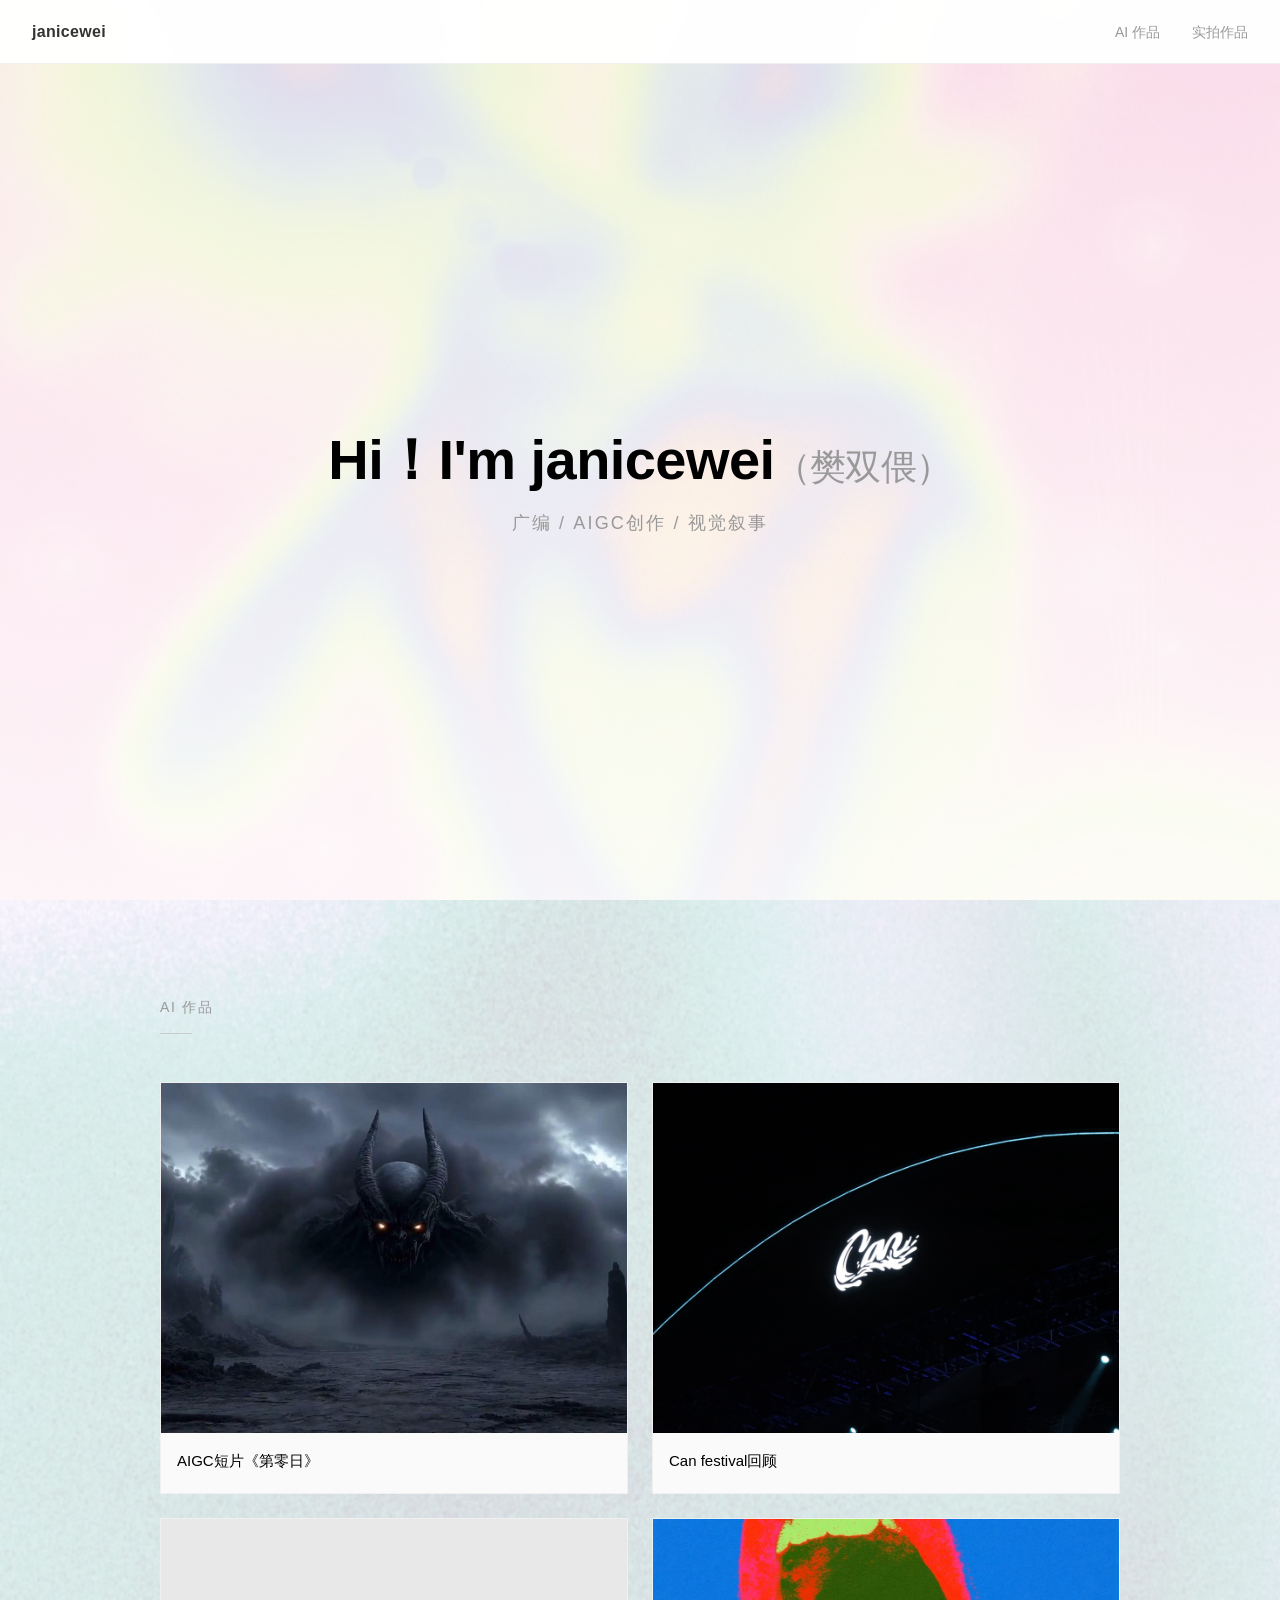
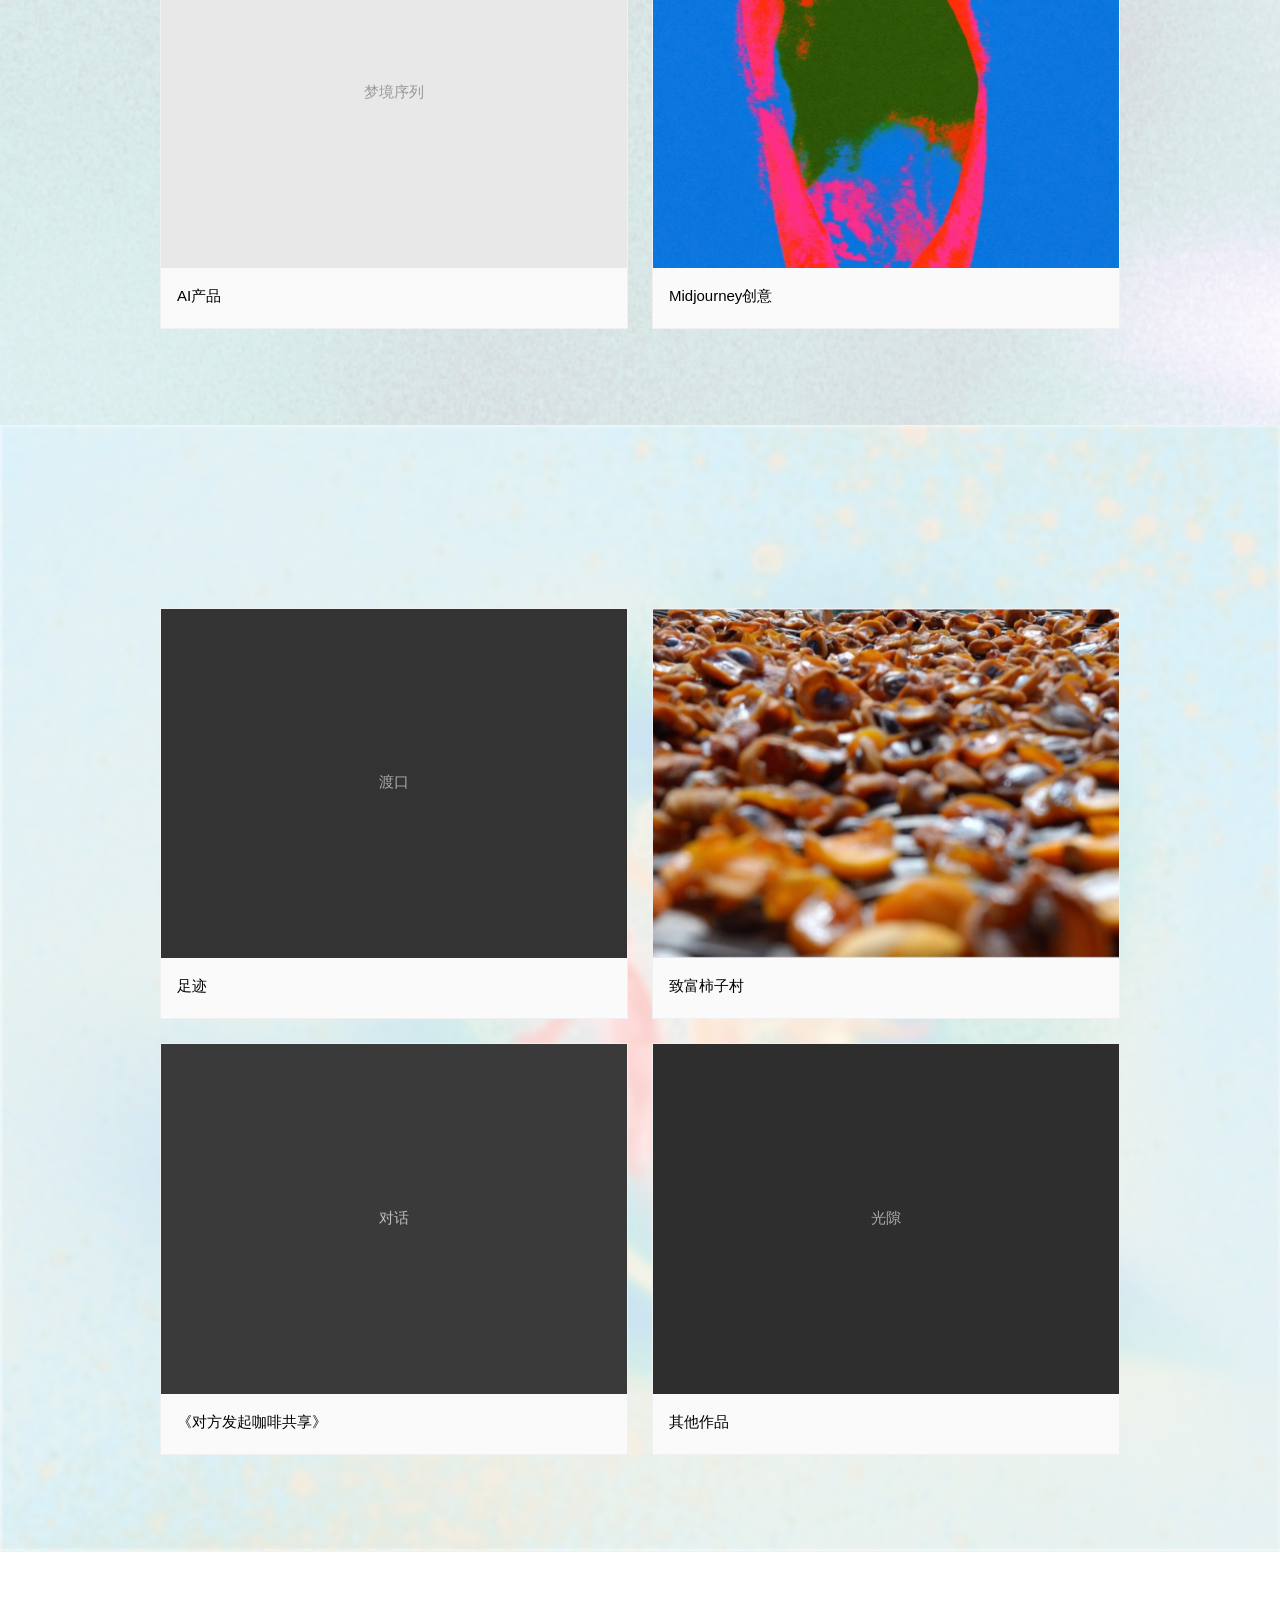
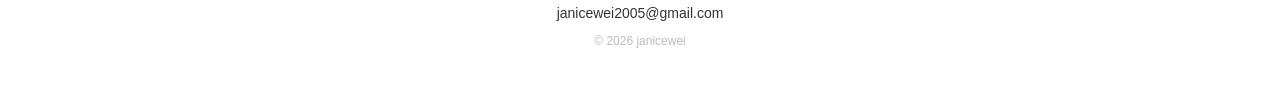
==== commit a6624e0c: "压缩图片资源，删除原始PNG和大图，提升加载速度 - MJ封面: 9MB PNG → 111KB JPEG - 柿子村缩略图: 5.1MB → 107KB, 模态图: 5.1MB → 195KB - " ====
--- a/index.html
+++ b/index.html
@@ -56,7 +56,7 @@
         </div>
 
         <div class="card reveal reveal-delay-2" data-title="Midjourney创意" data-gallery="mj">
-          <img src="assets/mj/MJ封面.png" alt="Midjourney创意" loading="lazy">
+          <img src="assets/mj/MJ封面.jpg" alt="Midjourney创意" loading="lazy">
           <div class="card-info">
             <h3>Midjourney创意</h3>
           </div>
@@ -79,8 +79,8 @@
           </div>
         </div>
 
-        <div class="card reveal reveal-delay-2" data-title="致富柿子村" data-media='[{"type":"video","src":"assets/film/shizi.mp4"},{"type":"image","src":"assets/film/shizi.jpg"}]'>
-          <img src="assets/film/shizi.jpg" alt="致富柿子村" loading="lazy">
+        <div class="card reveal reveal-delay-2" data-title="致富柿子村" data-media='[{"type":"video","src":"assets/film/shizi.mp4"},{"type":"image","src":"assets/film/shizi-view.jpg"}]'>
+          <img src="assets/film/shizi-thumb.jpg" alt="致富柿子村" loading="lazy">
           <div class="card-info">
             <h3>致富柿子村</h3>
           </div>
@@ -133,13 +133,13 @@
     <!-- 合集选择 -->
     <div class="mj-collections">
       <div class="mj-collection-card" data-collection="menghe">
-        <img src="assets/mj/梦核&宝丽莱封面.JPG" alt="梦核宝丽莱" loading="lazy">
+        <img src="assets/mj/梦核宝丽莱封面-thumb.jpg" alt="梦核宝丽莱" loading="lazy">
         <div class="mj-collection-info">
           <h3>梦核宝丽莱</h3>
         </div>
       </div>
       <div class="mj-collection-card" data-collection="shuiguang">
-        <img src="assets/mj/水光入夏封面.jpg" alt="水光入夏" loading="lazy">
+        <img src="assets/mj/水光入夏封面-thumb.jpg" alt="水光入夏" loading="lazy">
         <div class="mj-collection-info">
           <h3>水光入夏</h3>
         </div>
